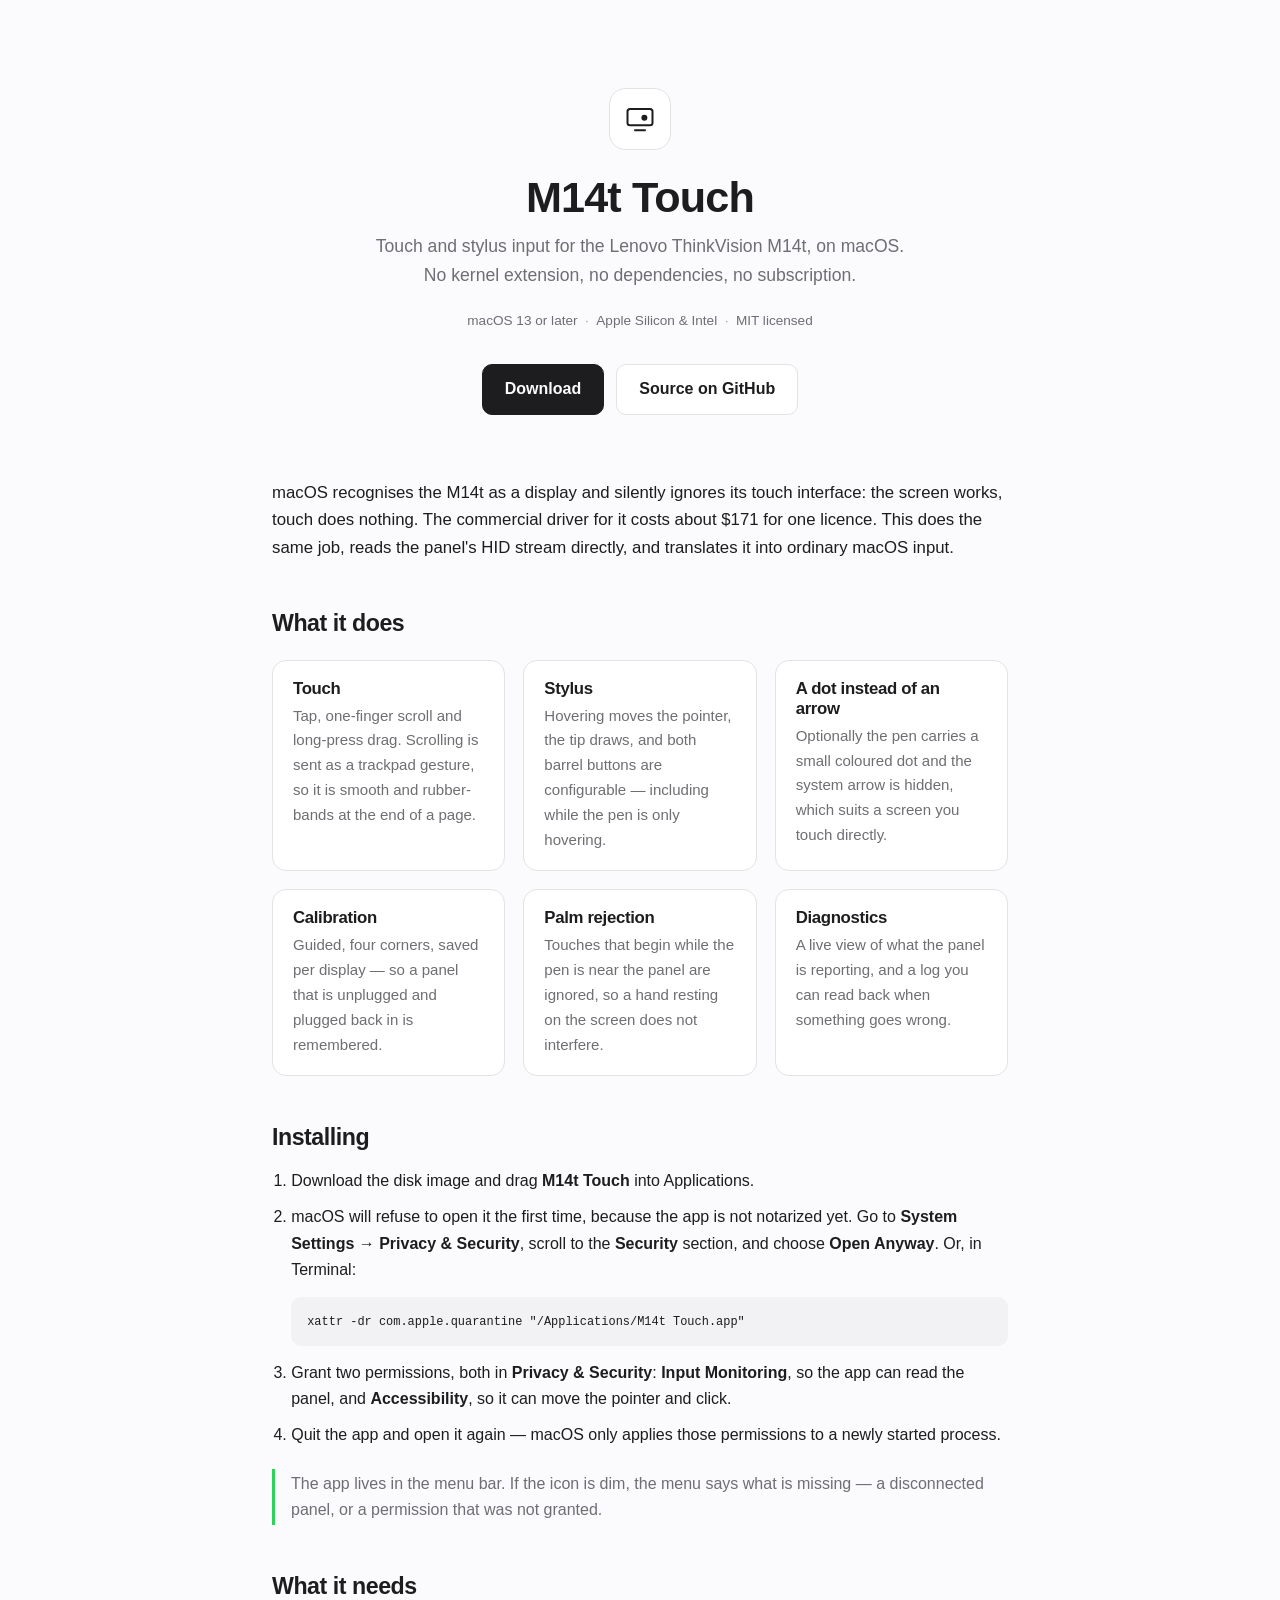
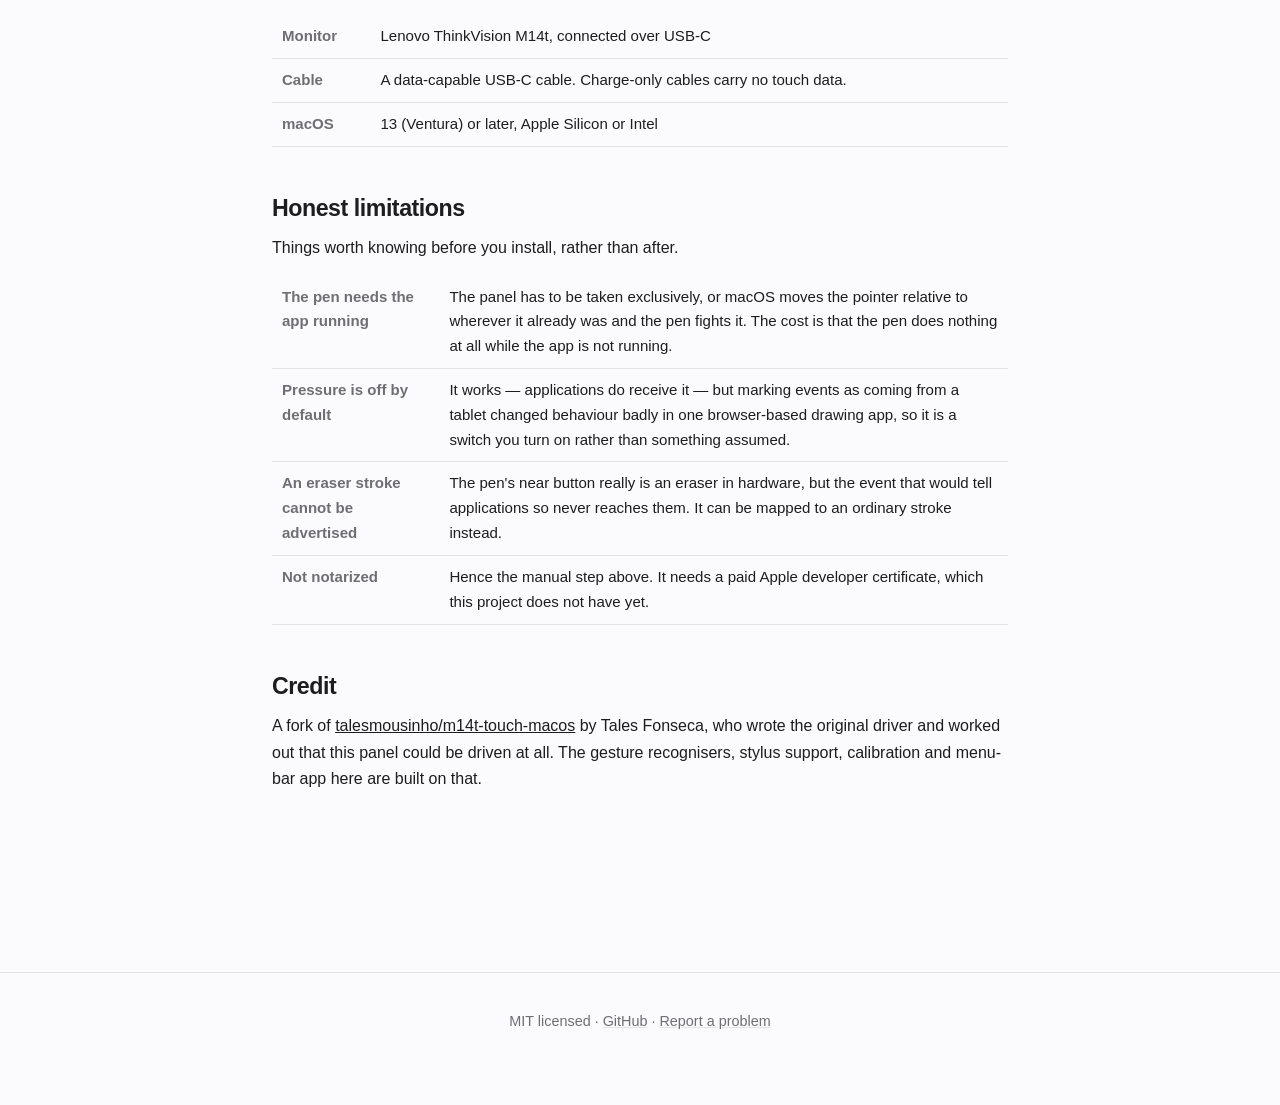
==== docs/index.html @ 01355686 "Add a landing page for GitHub Pages One self-contained HTML file under docs/, which is a location Gi" ====
<!doctype html>
<html lang="en">
<head>
<meta charset="utf-8">
<meta name="viewport" content="width=device-width, initial-scale=1">
<title>M14t Touch — touchscreen and stylus for the ThinkVision M14t on macOS</title>
<meta name="description" content="A small, dependency-free macOS driver that brings touch and stylus input to the Lenovo ThinkVision M14t.">
<style>
:root {
  color-scheme: light dark;
  --bg: #fbfbfd;
  --panel: #ffffff;
  --ink: #1d1d1f;
  --muted: #6e6e73;
  --line: #e3e3e6;
  --accent: #30d158;
  --accent-ink: #0b6b2c;
  --code-bg: #f2f2f4;
  --radius: 14px;
  --max: 780px;
}
@media (prefers-color-scheme: dark) {
  :root {
    --bg: #0f1012;
    --panel: #17181b;
    --ink: #f2f2f4;
    --muted: #9a9aa2;
    --line: #2a2c31;
    --accent-ink: #6ee392;
    --code-bg: #1e2024;
  }
}
* { box-sizing: border-box; }
html { -webkit-text-size-adjust: 100%; }
body {
  margin: 0;
  background: var(--bg);
  color: var(--ink);
  font: 16px/1.65 -apple-system, BlinkMacSystemFont, "SF Pro Text", "Segoe UI", Roboto, Helvetica, Arial, sans-serif;
}
main { max-width: var(--max); margin: 0 auto; padding: 0 22px 96px; }
a { color: inherit; }
h1, h2, h3 { line-height: 1.2; letter-spacing: -0.02em; }
h2 { font-size: 1.45rem; margin: 3rem 0 0.8rem; }
h3 { font-size: 1.05rem; margin: 1.6rem 0 0.4rem; }
p { margin: 0.7rem 0; }
code {
  font-family: ui-monospace, SFMono-Regular, "SF Mono", Menlo, monospace;
  font-size: 0.88em;
  background: var(--code-bg);
  padding: 0.15em 0.4em;
  border-radius: 5px;
}
pre {
  background: var(--code-bg);
  padding: 14px 16px;
  border-radius: 10px;
  overflow-x: auto;
  font-size: 0.85rem;
  line-height: 1.55;
}
pre code { background: none; padding: 0; }

/* Hero */
header {
  text-align: center;
  padding: 88px 22px 8px;
  max-width: var(--max);
  margin: 0 auto;
}
.mark {
  width: 62px; height: 62px;
  margin: 0 auto 22px;
  border-radius: 16px;
  background: var(--panel);
  border: 1px solid var(--line);
  display: grid; place-items: center;
}
.mark svg { width: 30px; height: 30px; }
header h1 { font-size: clamp(2rem, 5vw, 2.7rem); margin: 0 0 0.5rem; }
.tagline { color: var(--muted); font-size: 1.1rem; max-width: 34rem; margin: 0 auto; }
.badges { margin: 20px 0 0; color: var(--muted); font-size: 0.85rem; }
.badges span { white-space: nowrap; }
.badges span + span::before { content: "·"; margin: 0 0.55em; opacity: 0.6; }

.cta { margin: 32px 0 0; display: flex; gap: 12px; justify-content: center; flex-wrap: wrap; }
.button {
  display: inline-block;
  padding: 11px 22px;
  border-radius: 10px;
  text-decoration: none;
  font-weight: 590;
  border: 1px solid var(--line);
  background: var(--panel);
}
.button.primary { background: var(--ink); color: var(--bg); border-color: var(--ink); }

/* Content blocks */
.lede {
  margin: 56px 0 0;
  font-size: 1.05rem;
}
.grid {
  display: grid;
  grid-template-columns: repeat(auto-fit, minmax(230px, 1fr));
  gap: 18px;
  margin: 22px 0 0;
}
.card {
  background: var(--panel);
  border: 1px solid var(--line);
  border-radius: var(--radius);
  padding: 18px 20px;
}
.card h3 { margin: 0 0 0.3rem; }
.card p { margin: 0; color: var(--muted); font-size: 0.94rem; }

ol.steps { padding-left: 1.2rem; }
ol.steps li { margin: 0.6rem 0; }

.note {
  border-left: 3px solid var(--accent);
  padding: 2px 0 2px 16px;
  margin: 20px 0;
  color: var(--muted);
}

table { border-collapse: collapse; width: 100%; margin: 14px 0; font-size: 0.94rem; }
th, td { text-align: left; padding: 9px 10px; border-bottom: 1px solid var(--line); vertical-align: top; }
th { color: var(--muted); font-weight: 590; }

footer {
  border-top: 1px solid var(--line);
  margin-top: 72px;
  padding: 26px 22px 60px;
  text-align: center;
  color: var(--muted);
  font-size: 0.9rem;
}
footer a { text-decoration-color: var(--line); }
</style>
</head>
<body>

<header>
  <div class="mark" aria-hidden="true">
    <svg viewBox="0 0 24 24" fill="none" stroke="currentColor" stroke-width="1.6"
         stroke-linecap="round" stroke-linejoin="round">
      <rect x="2" y="4" width="20" height="13" rx="2"></rect>
      <path d="M8 21h8"></path>
      <circle cx="15.5" cy="11" r="2.4" fill="currentColor" stroke="none"></circle>
    </svg>
  </div>
  <h1>M14t Touch</h1>
  <p class="tagline">
    Touch and stylus input for the Lenovo ThinkVision M14t, on macOS.
    No kernel extension, no dependencies, no subscription.
  </p>
  <p class="badges">
    <span>macOS 13 or later</span><span>Apple Silicon &amp; Intel</span><span>MIT licensed</span>
  </p>
  <div class="cta">
    <a class="button primary" href="https://github.com/i4erkasov/m14t-touch-macos/releases">Download</a>
    <a class="button" href="https://github.com/i4erkasov/m14t-touch-macos">Source on GitHub</a>
  </div>
</header>

<main>

<p class="lede">
  macOS recognises the M14t as a display and silently ignores its touch
  interface: the screen works, touch does nothing. The commercial driver for it
  costs about $171 for one licence. This does the same job, reads the panel's
  HID stream directly, and translates it into ordinary macOS input.
</p>

<h2>What it does</h2>

<div class="grid">
  <div class="card">
    <h3>Touch</h3>
    <p>Tap, one-finger scroll and long-press drag. Scrolling is sent as a
       trackpad gesture, so it is smooth and rubber-bands at the end of a page.</p>
  </div>
  <div class="card">
    <h3>Stylus</h3>
    <p>Hovering moves the pointer, the tip draws, and both barrel buttons are
       configurable — including while the pen is only hovering.</p>
  </div>
  <div class="card">
    <h3>A dot instead of an arrow</h3>
    <p>Optionally the pen carries a small coloured dot and the system arrow is
       hidden, which suits a screen you touch directly.</p>
  </div>
  <div class="card">
    <h3>Calibration</h3>
    <p>Guided, four corners, saved per display — so a panel that is unplugged
       and plugged back in is remembered.</p>
  </div>
  <div class="card">
    <h3>Palm rejection</h3>
    <p>Touches that begin while the pen is near the panel are ignored, so a hand
       resting on the screen does not interfere.</p>
  </div>
  <div class="card">
    <h3>Diagnostics</h3>
    <p>A live view of what the panel is reporting, and a log you can read back
       when something goes wrong.</p>
  </div>
</div>

<h2>Installing</h2>

<ol class="steps">
  <li>Download the disk image and drag <strong>M14t Touch</strong> into Applications.</li>
  <li>macOS will refuse to open it the first time, because the app is not
      notarized yet. Go to <strong>System Settings → Privacy &amp; Security</strong>,
      scroll to the <strong>Security</strong> section, and choose
      <strong>Open Anyway</strong>. Or, in Terminal:
      <pre><code>xattr -dr com.apple.quarantine "/Applications/M14t Touch.app"</code></pre>
  </li>
  <li>Grant two permissions, both in <strong>Privacy &amp; Security</strong>:
      <strong>Input Monitoring</strong>, so the app can read the panel, and
      <strong>Accessibility</strong>, so it can move the pointer and click.</li>
  <li>Quit the app and open it again — macOS only applies those permissions to a
      newly started process.</li>
</ol>

<div class="note">
  The app lives in the menu bar. If the icon is dim, the menu says what is
  missing — a disconnected panel, or a permission that was not granted.
</div>

<h2>What it needs</h2>

<table>
  <tr><th>Monitor</th><td>Lenovo ThinkVision M14t, connected over USB-C</td></tr>
  <tr><th>Cable</th><td>A data-capable USB-C cable. Charge-only cables carry no touch data.</td></tr>
  <tr><th>macOS</th><td>13 (Ventura) or later, Apple Silicon or Intel</td></tr>
</table>

<h2>Honest limitations</h2>

<p>
  Things worth knowing before you install, rather than after.
</p>

<table>
  <tr>
    <th>The pen needs the app running</th>
    <td>The panel has to be taken exclusively, or macOS moves the pointer
        relative to wherever it already was and the pen fights it. The cost is
        that the pen does nothing at all while the app is not running.</td>
  </tr>
  <tr>
    <th>Pressure is off by default</th>
    <td>It works — applications do receive it — but marking events as coming
        from a tablet changed behaviour badly in one browser-based drawing app,
        so it is a switch you turn on rather than something assumed.</td>
  </tr>
  <tr>
    <th>An eraser stroke cannot be advertised</th>
    <td>The pen's near button really is an eraser in hardware, but the event
        that would tell applications so never reaches them. It can be mapped to
        an ordinary stroke instead.</td>
  </tr>
  <tr>
    <th>Not notarized</th>
    <td>Hence the manual step above. It needs a paid Apple developer
        certificate, which this project does not have yet.</td>
  </tr>
</table>

<h2>Credit</h2>

<p>
  A fork of <a href="https://github.com/talesmousinho/m14t-touch-macos">talesmousinho/m14t-touch-macos</a>
  by Tales Fonseca, who wrote the original driver and worked out that this panel
  could be driven at all. The gesture recognisers, stylus support, calibration
  and menu-bar app here are built on that.
</p>

</main>

<footer>
  <p>
    MIT licensed ·
    <a href="https://github.com/i4erkasov/m14t-touch-macos">GitHub</a> ·
    <a href="https://github.com/i4erkasov/m14t-touch-macos/issues">Report a problem</a>
  </p>
</footer>

</body>
</html>
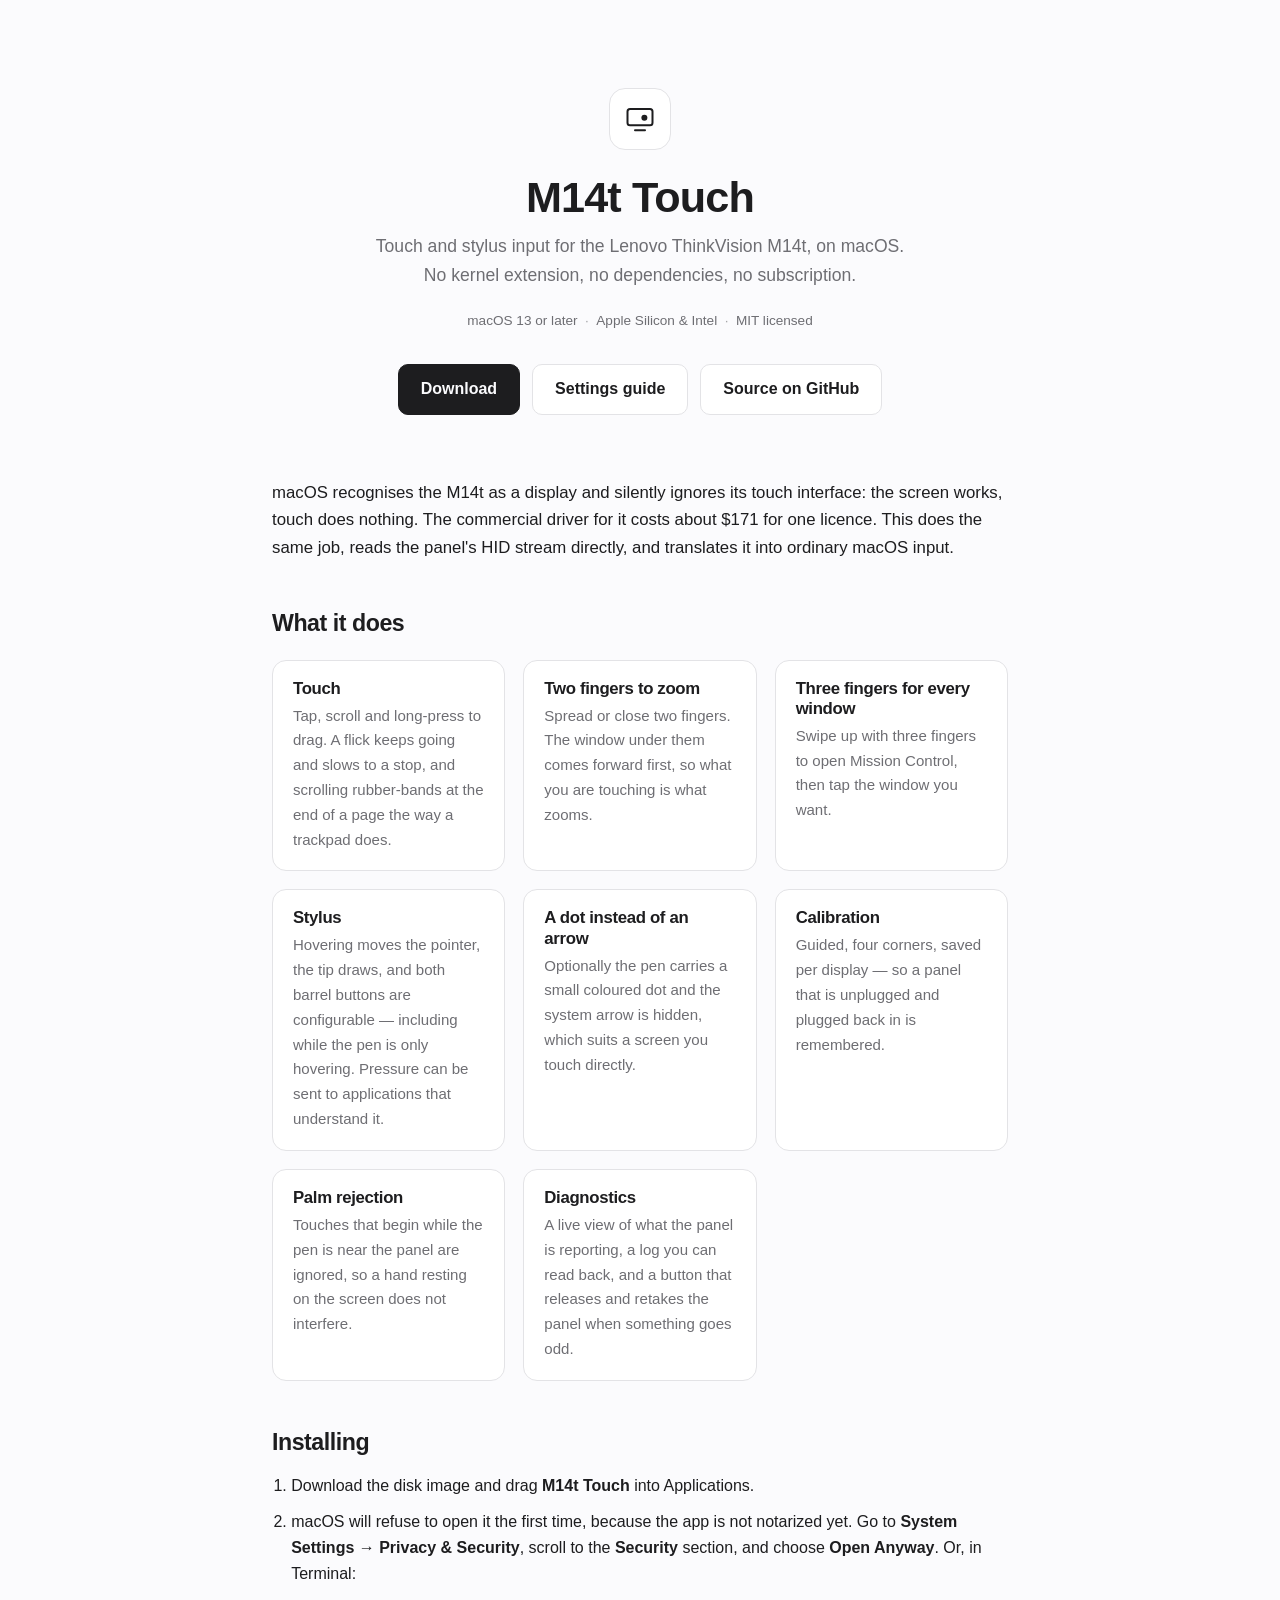
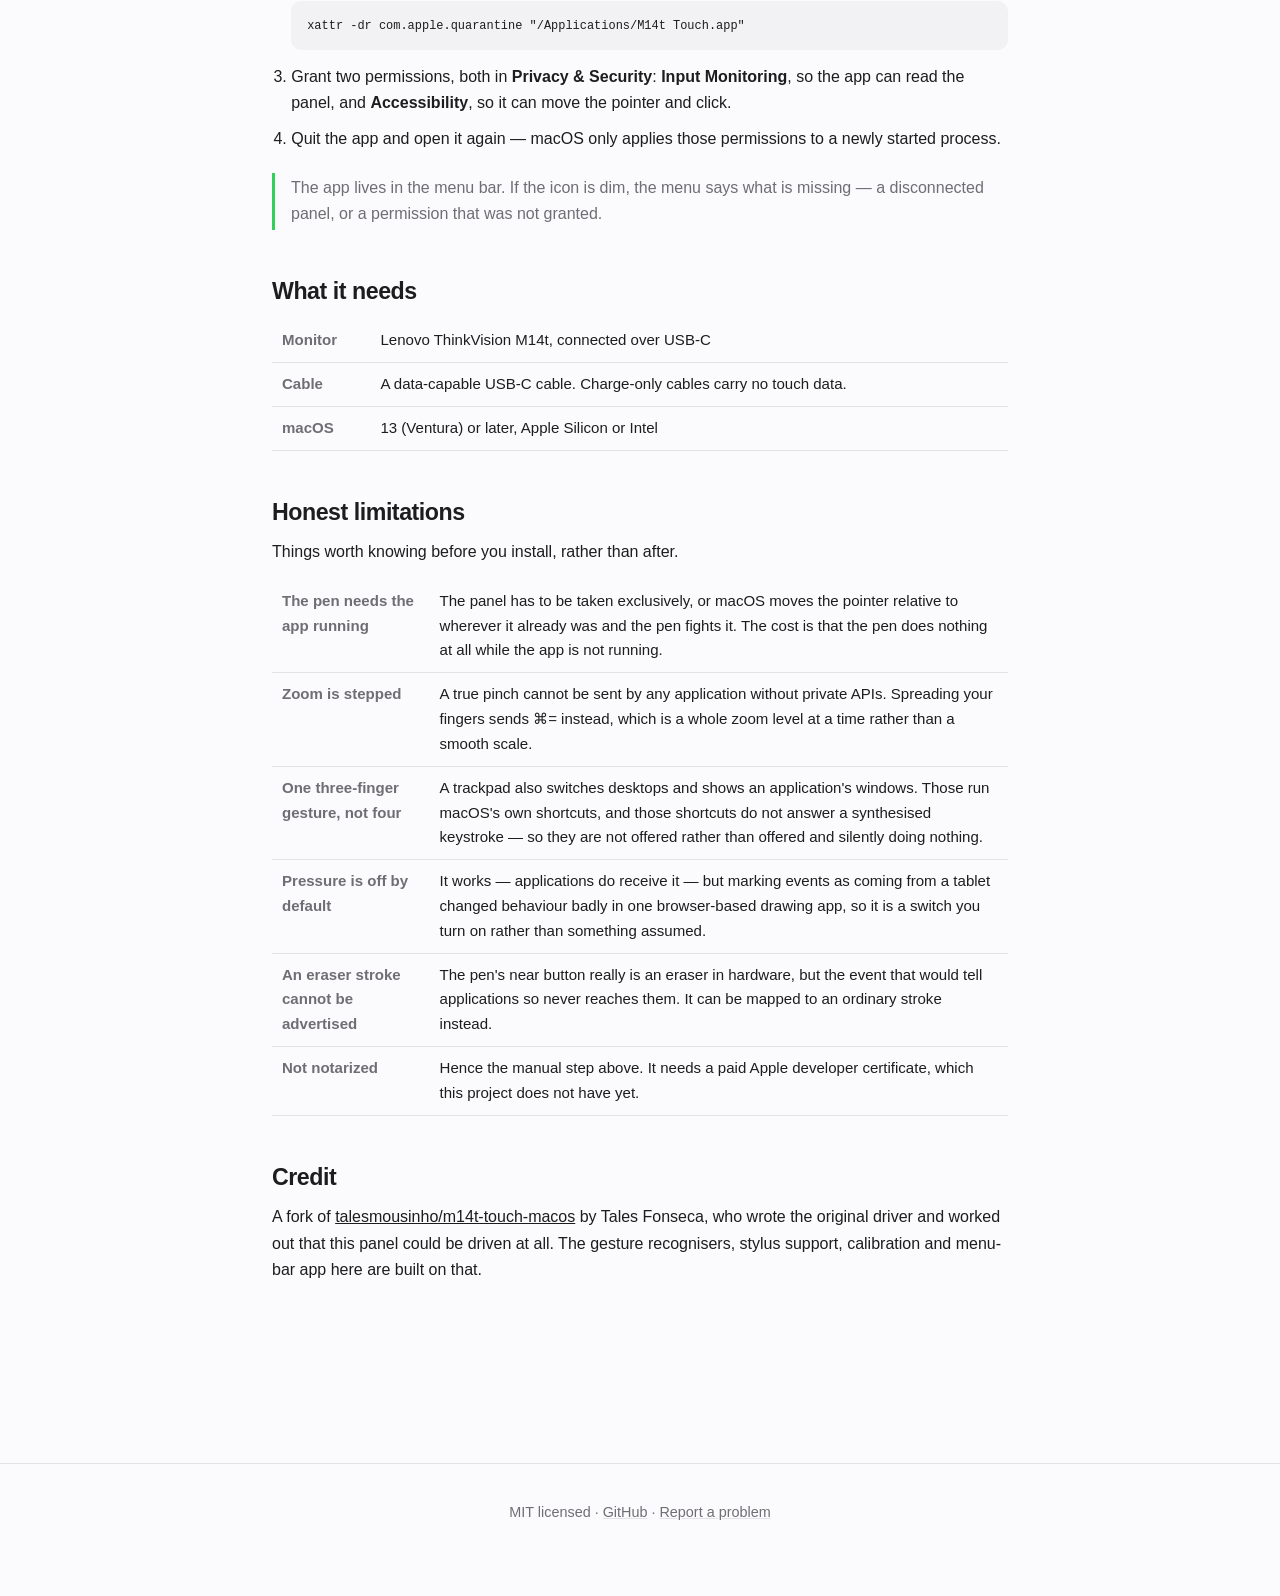
==== commit e67e8104: "Document every setting, with the panes photographed The landing page had fallen behind what the app " ====
--- a/docs/index.html
+++ b/docs/index.html
@@ -5,140 +5,7 @@
 <meta name="viewport" content="width=device-width, initial-scale=1">
 <title>M14t Touch — touchscreen and stylus for the ThinkVision M14t on macOS</title>
 <meta name="description" content="A small, dependency-free macOS driver that brings touch and stylus input to the Lenovo ThinkVision M14t.">
-<style>
-:root {
-  color-scheme: light dark;
-  --bg: #fbfbfd;
-  --panel: #ffffff;
-  --ink: #1d1d1f;
-  --muted: #6e6e73;
-  --line: #e3e3e6;
-  --accent: #30d158;
-  --accent-ink: #0b6b2c;
-  --code-bg: #f2f2f4;
-  --radius: 14px;
-  --max: 780px;
-}
-@media (prefers-color-scheme: dark) {
-  :root {
-    --bg: #0f1012;
-    --panel: #17181b;
-    --ink: #f2f2f4;
-    --muted: #9a9aa2;
-    --line: #2a2c31;
-    --accent-ink: #6ee392;
-    --code-bg: #1e2024;
-  }
-}
-* { box-sizing: border-box; }
-html { -webkit-text-size-adjust: 100%; }
-body {
-  margin: 0;
-  background: var(--bg);
-  color: var(--ink);
-  font: 16px/1.65 -apple-system, BlinkMacSystemFont, "SF Pro Text", "Segoe UI", Roboto, Helvetica, Arial, sans-serif;
-}
-main { max-width: var(--max); margin: 0 auto; padding: 0 22px 96px; }
-a { color: inherit; }
-h1, h2, h3 { line-height: 1.2; letter-spacing: -0.02em; }
-h2 { font-size: 1.45rem; margin: 3rem 0 0.8rem; }
-h3 { font-size: 1.05rem; margin: 1.6rem 0 0.4rem; }
-p { margin: 0.7rem 0; }
-code {
-  font-family: ui-monospace, SFMono-Regular, "SF Mono", Menlo, monospace;
-  font-size: 0.88em;
-  background: var(--code-bg);
-  padding: 0.15em 0.4em;
-  border-radius: 5px;
-}
-pre {
-  background: var(--code-bg);
-  padding: 14px 16px;
-  border-radius: 10px;
-  overflow-x: auto;
-  font-size: 0.85rem;
-  line-height: 1.55;
-}
-pre code { background: none; padding: 0; }
-
-/* Hero */
-header {
-  text-align: center;
-  padding: 88px 22px 8px;
-  max-width: var(--max);
-  margin: 0 auto;
-}
-.mark {
-  width: 62px; height: 62px;
-  margin: 0 auto 22px;
-  border-radius: 16px;
-  background: var(--panel);
-  border: 1px solid var(--line);
-  display: grid; place-items: center;
-}
-.mark svg { width: 30px; height: 30px; }
-header h1 { font-size: clamp(2rem, 5vw, 2.7rem); margin: 0 0 0.5rem; }
-.tagline { color: var(--muted); font-size: 1.1rem; max-width: 34rem; margin: 0 auto; }
-.badges { margin: 20px 0 0; color: var(--muted); font-size: 0.85rem; }
-.badges span { white-space: nowrap; }
-.badges span + span::before { content: "·"; margin: 0 0.55em; opacity: 0.6; }
-
-.cta { margin: 32px 0 0; display: flex; gap: 12px; justify-content: center; flex-wrap: wrap; }
-.button {
-  display: inline-block;
-  padding: 11px 22px;
-  border-radius: 10px;
-  text-decoration: none;
-  font-weight: 590;
-  border: 1px solid var(--line);
-  background: var(--panel);
-}
-.button.primary { background: var(--ink); color: var(--bg); border-color: var(--ink); }
-
-/* Content blocks */
-.lede {
-  margin: 56px 0 0;
-  font-size: 1.05rem;
-}
-.grid {
-  display: grid;
-  grid-template-columns: repeat(auto-fit, minmax(230px, 1fr));
-  gap: 18px;
-  margin: 22px 0 0;
-}
-.card {
-  background: var(--panel);
-  border: 1px solid var(--line);
-  border-radius: var(--radius);
-  padding: 18px 20px;
-}
-.card h3 { margin: 0 0 0.3rem; }
-.card p { margin: 0; color: var(--muted); font-size: 0.94rem; }
-
-ol.steps { padding-left: 1.2rem; }
-ol.steps li { margin: 0.6rem 0; }
-
-.note {
-  border-left: 3px solid var(--accent);
-  padding: 2px 0 2px 16px;
-  margin: 20px 0;
-  color: var(--muted);
-}
-
-table { border-collapse: collapse; width: 100%; margin: 14px 0; font-size: 0.94rem; }
-th, td { text-align: left; padding: 9px 10px; border-bottom: 1px solid var(--line); vertical-align: top; }
-th { color: var(--muted); font-weight: 590; }
-
-footer {
-  border-top: 1px solid var(--line);
-  margin-top: 72px;
-  padding: 26px 22px 60px;
-  text-align: center;
-  color: var(--muted);
-  font-size: 0.9rem;
-}
-footer a { text-decoration-color: var(--line); }
-</style>
+<link rel="stylesheet" href="style.css">
 </head>
 <body>
 
@@ -161,6 +28,7 @@
   </p>
   <div class="cta">
     <a class="button primary" href="https://github.com/i4erkasov/m14t-touch-macos/releases">Download</a>
+    <a class="button" href="guide.html">Settings guide</a>
     <a class="button" href="https://github.com/i4erkasov/m14t-touch-macos">Source on GitHub</a>
   </div>
 </header>
@@ -179,13 +47,25 @@
 <div class="grid">
   <div class="card">
     <h3>Touch</h3>
-    <p>Tap, one-finger scroll and long-press drag. Scrolling is sent as a
-       trackpad gesture, so it is smooth and rubber-bands at the end of a page.</p>
+    <p>Tap, scroll and long-press to drag. A flick keeps going and slows to a
+       stop, and scrolling rubber-bands at the end of a page the way a trackpad
+       does.</p>
+  </div>
+  <div class="card">
+    <h3>Two fingers to zoom</h3>
+    <p>Spread or close two fingers. The window under them comes forward first,
+       so what you are touching is what zooms.</p>
+  </div>
+  <div class="card">
+    <h3>Three fingers for every window</h3>
+    <p>Swipe up with three fingers to open Mission Control, then tap the window
+       you want.</p>
   </div>
   <div class="card">
     <h3>Stylus</h3>
     <p>Hovering moves the pointer, the tip draws, and both barrel buttons are
-       configurable — including while the pen is only hovering.</p>
+       configurable — including while the pen is only hovering. Pressure can be
+       sent to applications that understand it.</p>
   </div>
   <div class="card">
     <h3>A dot instead of an arrow</h3>
@@ -204,8 +84,8 @@
   </div>
   <div class="card">
     <h3>Diagnostics</h3>
-    <p>A live view of what the panel is reporting, and a log you can read back
-       when something goes wrong.</p>
+    <p>A live view of what the panel is reporting, a log you can read back, and
+       a button that releases and retakes the panel when something goes odd.</p>
   </div>
 </div>
 
@@ -253,6 +133,19 @@
         that the pen does nothing at all while the app is not running.</td>
   </tr>
   <tr>
+    <th>Zoom is stepped</th>
+    <td>A true pinch cannot be sent by any application without private APIs.
+        Spreading your fingers sends ⌘= instead, which is a whole zoom level at
+        a time rather than a smooth scale.</td>
+  </tr>
+  <tr>
+    <th>One three-finger gesture, not four</th>
+    <td>A trackpad also switches desktops and shows an application's windows.
+        Those run macOS's own shortcuts, and those shortcuts do not answer a
+        synthesised keystroke — so they are not offered rather than offered and
+        silently doing nothing.</td>
+  </tr>
+  <tr>
     <th>Pressure is off by default</th>
     <td>It works — applications do receive it — but marking events as coming
         from a tablet changed behaviour badly in one browser-based drawing app,
--- a/docs/style.css
+++ b/docs/style.css
@@ -0,0 +1,159 @@
+:root {
+  color-scheme: light dark;
+  --bg: #fbfbfd;
+  --panel: #ffffff;
+  --ink: #1d1d1f;
+  --muted: #6e6e73;
+  --line: #e3e3e6;
+  --accent: #30d158;
+  --accent-ink: #0b6b2c;
+  --code-bg: #f2f2f4;
+  --radius: 14px;
+  --max: 780px;
+}
+@media (prefers-color-scheme: dark) {
+  :root {
+    --bg: #0f1012;
+    --panel: #17181b;
+    --ink: #f2f2f4;
+    --muted: #9a9aa2;
+    --line: #2a2c31;
+    --accent-ink: #6ee392;
+    --code-bg: #1e2024;
+  }
+}
+* { box-sizing: border-box; }
+html { -webkit-text-size-adjust: 100%; }
+body {
+  margin: 0;
+  background: var(--bg);
+  color: var(--ink);
+  font: 16px/1.65 -apple-system, BlinkMacSystemFont, "SF Pro Text", "Segoe UI", Roboto, Helvetica, Arial, sans-serif;
+}
+main { max-width: var(--max); margin: 0 auto; padding: 0 22px 96px; }
+a { color: inherit; }
+h1, h2, h3 { line-height: 1.2; letter-spacing: -0.02em; }
+h2 { font-size: 1.45rem; margin: 3rem 0 0.8rem; }
+h3 { font-size: 1.05rem; margin: 1.6rem 0 0.4rem; }
+p { margin: 0.7rem 0; }
+code {
+  font-family: ui-monospace, SFMono-Regular, "SF Mono", Menlo, monospace;
+  font-size: 0.88em;
+  background: var(--code-bg);
+  padding: 0.15em 0.4em;
+  border-radius: 5px;
+}
+pre {
+  background: var(--code-bg);
+  padding: 14px 16px;
+  border-radius: 10px;
+  overflow-x: auto;
+  font-size: 0.85rem;
+  line-height: 1.55;
+}
+pre code { background: none; padding: 0; }
+
+/* Hero */
+header {
+  text-align: center;
+  padding: 88px 22px 8px;
+  max-width: var(--max);
+  margin: 0 auto;
+}
+.mark {
+  width: 62px; height: 62px;
+  margin: 0 auto 22px;
+  border-radius: 16px;
+  background: var(--panel);
+  border: 1px solid var(--line);
+  display: grid; place-items: center;
+}
+.mark svg { width: 30px; height: 30px; }
+header h1 { font-size: clamp(2rem, 5vw, 2.7rem); margin: 0 0 0.5rem; }
+.tagline { color: var(--muted); font-size: 1.1rem; max-width: 34rem; margin: 0 auto; }
+.badges { margin: 20px 0 0; color: var(--muted); font-size: 0.85rem; }
+.badges span { white-space: nowrap; }
+.badges span + span::before { content: "·"; margin: 0 0.55em; opacity: 0.6; }
+
+.cta { margin: 32px 0 0; display: flex; gap: 12px; justify-content: center; flex-wrap: wrap; }
+.button {
+  display: inline-block;
+  padding: 11px 22px;
+  border-radius: 10px;
+  text-decoration: none;
+  font-weight: 590;
+  border: 1px solid var(--line);
+  background: var(--panel);
+}
+.button.primary { background: var(--ink); color: var(--bg); border-color: var(--ink); }
+
+/* Content blocks */
+.lede {
+  margin: 56px 0 0;
+  font-size: 1.05rem;
+}
+.grid {
+  display: grid;
+  grid-template-columns: repeat(auto-fit, minmax(230px, 1fr));
+  gap: 18px;
+  margin: 22px 0 0;
+}
+.card {
+  background: var(--panel);
+  border: 1px solid var(--line);
+  border-radius: var(--radius);
+  padding: 18px 20px;
+}
+.card h3 { margin: 0 0 0.3rem; }
+.card p { margin: 0; color: var(--muted); font-size: 0.94rem; }
+
+ol.steps { padding-left: 1.2rem; }
+ol.steps li { margin: 0.6rem 0; }
+
+.note {
+  border-left: 3px solid var(--accent);
+  padding: 2px 0 2px 16px;
+  margin: 20px 0;
+  color: var(--muted);
+}
+
+table { border-collapse: collapse; width: 100%; margin: 14px 0; font-size: 0.94rem; }
+th, td { text-align: left; padding: 9px 10px; border-bottom: 1px solid var(--line); vertical-align: top; }
+th { color: var(--muted); font-weight: 590; }
+
+footer {
+  border-top: 1px solid var(--line);
+  margin-top: 72px;
+  padding: 26px 22px 60px;
+  text-align: center;
+  color: var(--muted);
+  font-size: 0.9rem;
+}
+footer a { text-decoration-color: var(--line); }
+
+/* Guide pages */
+.shot {
+  margin: 22px 0 8px;
+  border: 1px solid var(--line);
+  border-radius: 10px;
+  overflow: hidden;
+  background: var(--panel);
+}
+.shot img { display: block; width: 100%; height: auto; }
+.caption { color: var(--muted); font-size: 0.86rem; margin: 0 0 30px; }
+dl { margin: 14px 0; }
+dt { font-weight: 590; margin: 14px 0 2px; }
+dd { margin: 0 0 0 0; color: var(--muted); }
+nav.local {
+  margin: 26px 0 0;
+  padding: 14px 18px;
+  background: var(--panel);
+  border: 1px solid var(--line);
+  border-radius: var(--radius);
+  font-size: 0.94rem;
+}
+nav.local a { color: var(--muted); text-decoration: none; }
+nav.local a:hover { color: var(--ink); }
+nav.local span + span::before { content: "·"; margin: 0 0.5em; opacity: 0.6; }
+.back { display: inline-block; margin: 26px 0 0; color: var(--muted); font-size: 0.9rem; }
+
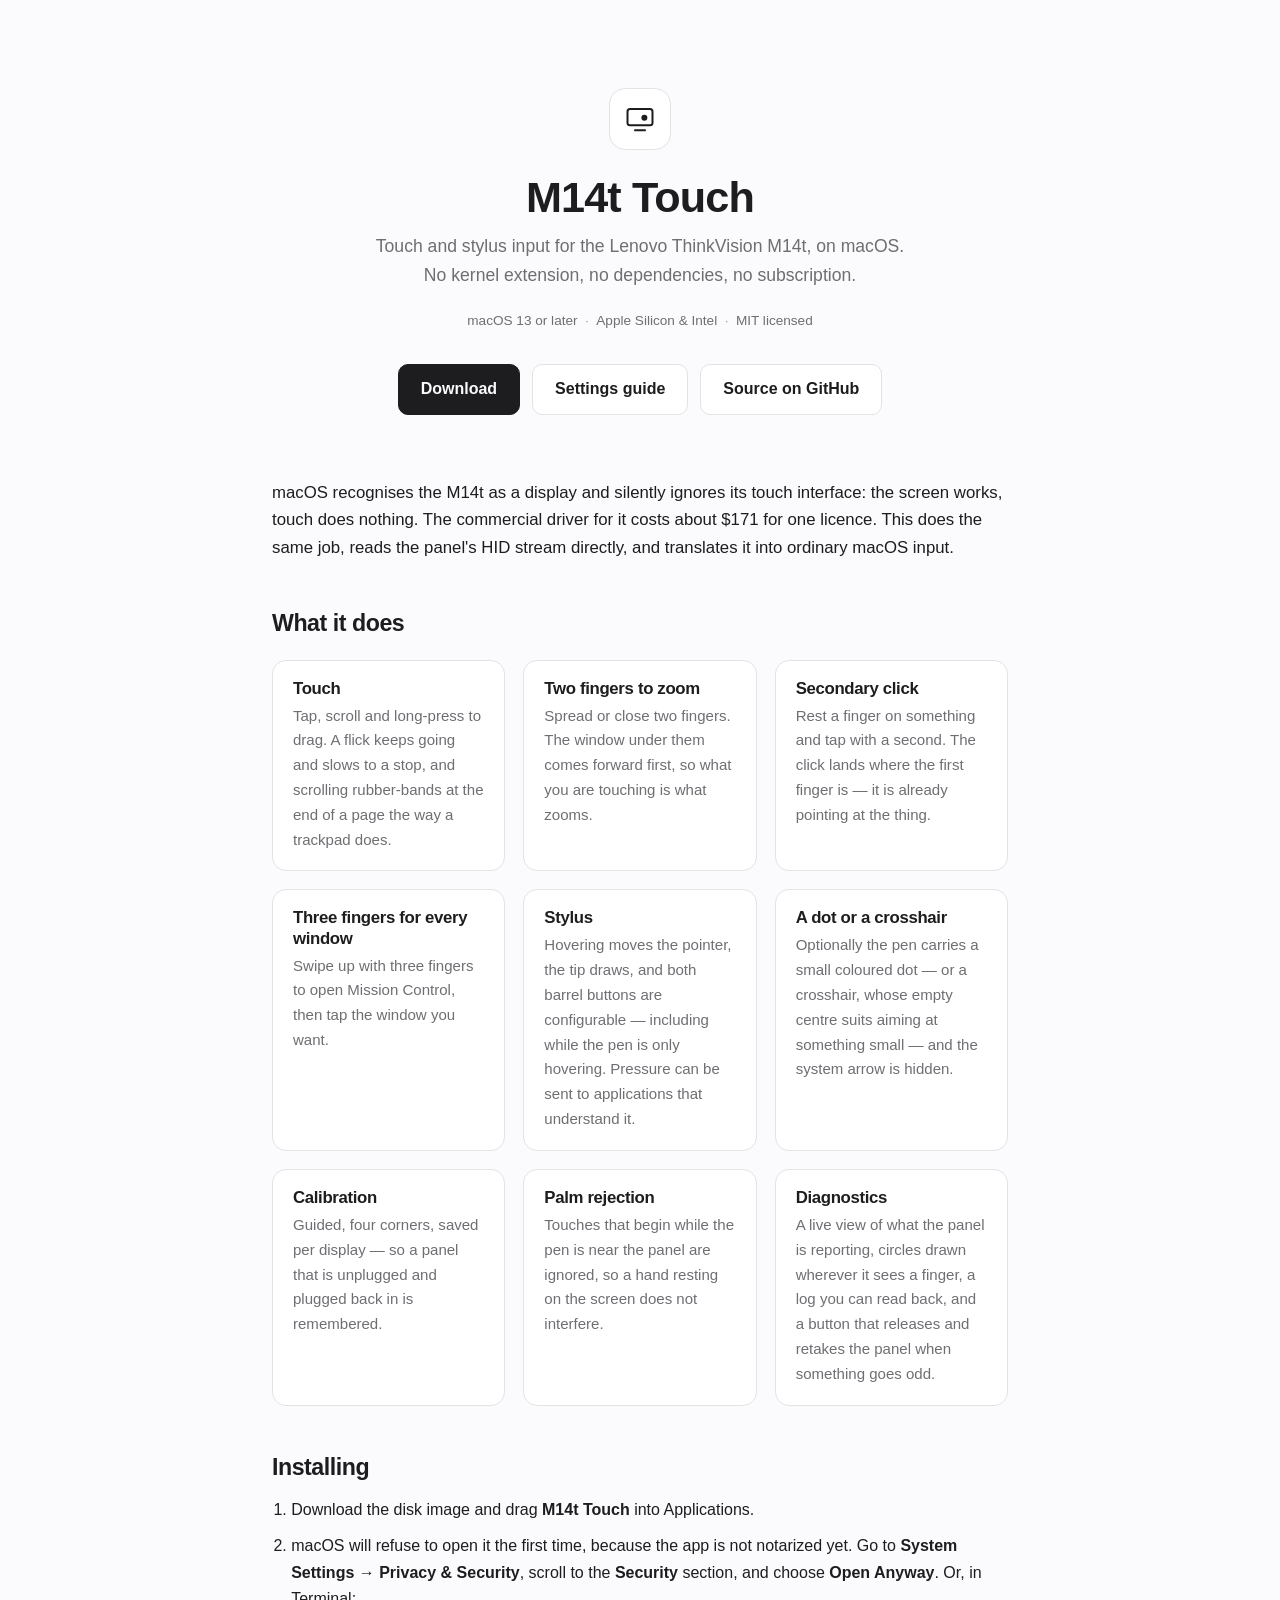
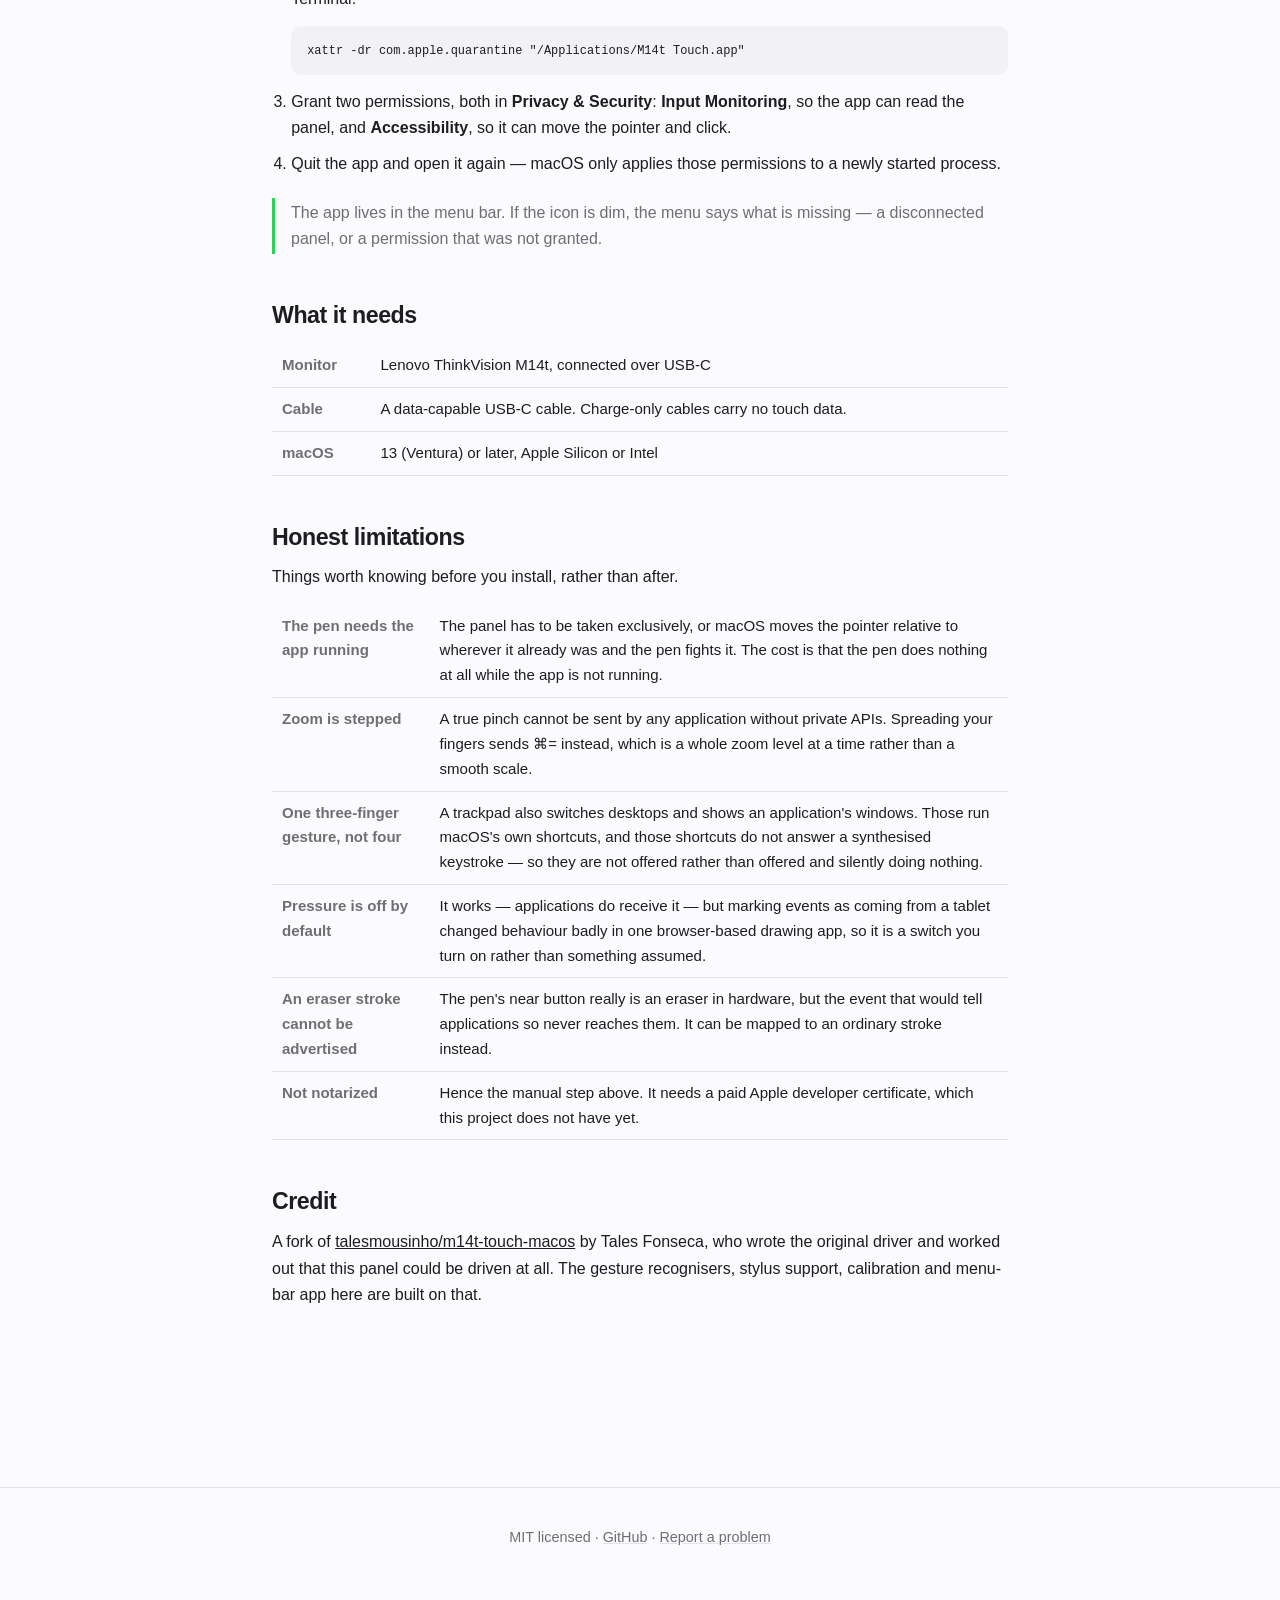
==== commit 1e378c94: "Bring the site up to what the app does, and give it a favicon The pages still described the app as i" ====
--- a/docs/index.html
+++ b/docs/index.html
@@ -3,8 +3,18 @@
 <head>
 <meta charset="utf-8">
 <meta name="viewport" content="width=device-width, initial-scale=1">
-<title>M14t Touch — touchscreen and stylus for the ThinkVision M14t on macOS</title>
-<meta name="description" content="A small, dependency-free macOS driver that brings touch and stylus input to the Lenovo ThinkVision M14t.">
+<title>M14t Touch for macOS — Lenovo ThinkVision M14t Touch &amp; Pen Driver</title>
+<meta name="description" content="Free open-source macOS touch and stylus driver for Lenovo ThinkVision M14t. Touch gestures, scrolling, calibration, pen support and palm rejection.">
+<link rel="canonical" href="https://i4erkasov.github.io/m14t-touch-macos/">
+
+<meta property="og:type" content="website">
+<meta property="og:title" content="M14t Touch for macOS — Lenovo ThinkVision M14t Touch &amp; Pen Driver">
+<meta property="og:description" content="Free open-source macOS touch and stylus driver for Lenovo ThinkVision M14t. Touch gestures, scrolling, calibration, pen support and palm rejection.">
+<meta property="og:url" content="https://i4erkasov.github.io/m14t-touch-macos/">
+<meta property="og:image" content="https://i4erkasov.github.io/m14t-touch-macos/images/share.png">
+<meta name="twitter:card" content="summary_large_image">
+<link rel="icon" type="image/png" href="favicon.png">
+<link rel="apple-touch-icon" href="apple-touch-icon.png">
 <link rel="stylesheet" href="style.css">
 </head>
 <body>
@@ -57,6 +67,11 @@
        so what you are touching is what zooms.</p>
   </div>
   <div class="card">
+    <h3>Secondary click</h3>
+    <p>Rest a finger on something and tap with a second. The click lands where
+       the first finger is — it is already pointing at the thing.</p>
+  </div>
+  <div class="card">
     <h3>Three fingers for every window</h3>
     <p>Swipe up with three fingers to open Mission Control, then tap the window
        you want.</p>
@@ -68,9 +83,10 @@
        sent to applications that understand it.</p>
   </div>
   <div class="card">
-    <h3>A dot instead of an arrow</h3>
-    <p>Optionally the pen carries a small coloured dot and the system arrow is
-       hidden, which suits a screen you touch directly.</p>
+    <h3>A dot or a crosshair</h3>
+    <p>Optionally the pen carries a small coloured dot — or a crosshair, whose
+       empty centre suits aiming at something small — and the system arrow is
+       hidden.</p>
   </div>
   <div class="card">
     <h3>Calibration</h3>
@@ -84,8 +100,9 @@
   </div>
   <div class="card">
     <h3>Diagnostics</h3>
-    <p>A live view of what the panel is reporting, a log you can read back, and
-       a button that releases and retakes the panel when something goes odd.</p>
+    <p>A live view of what the panel is reporting, circles drawn wherever it
+       sees a finger, a log you can read back, and a button that releases and
+       retakes the panel when something goes odd.</p>
   </div>
 </div>
 
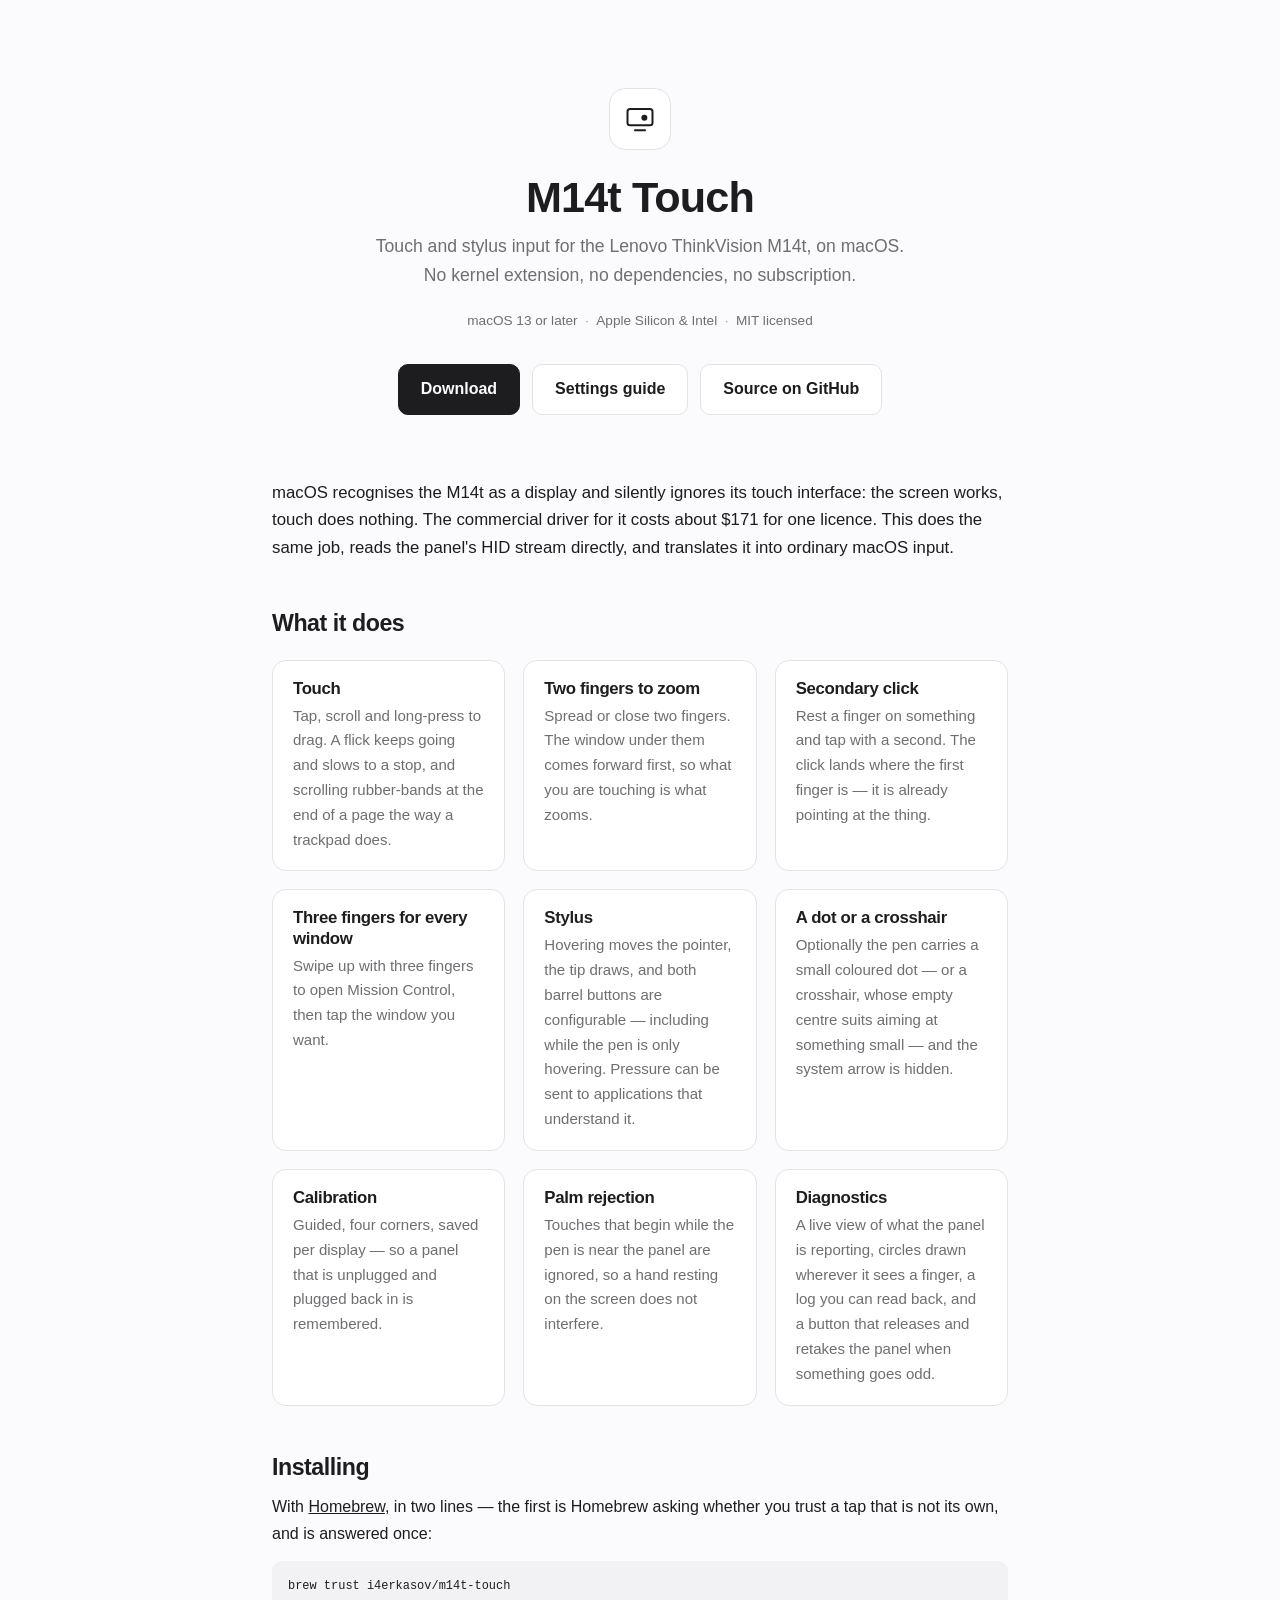
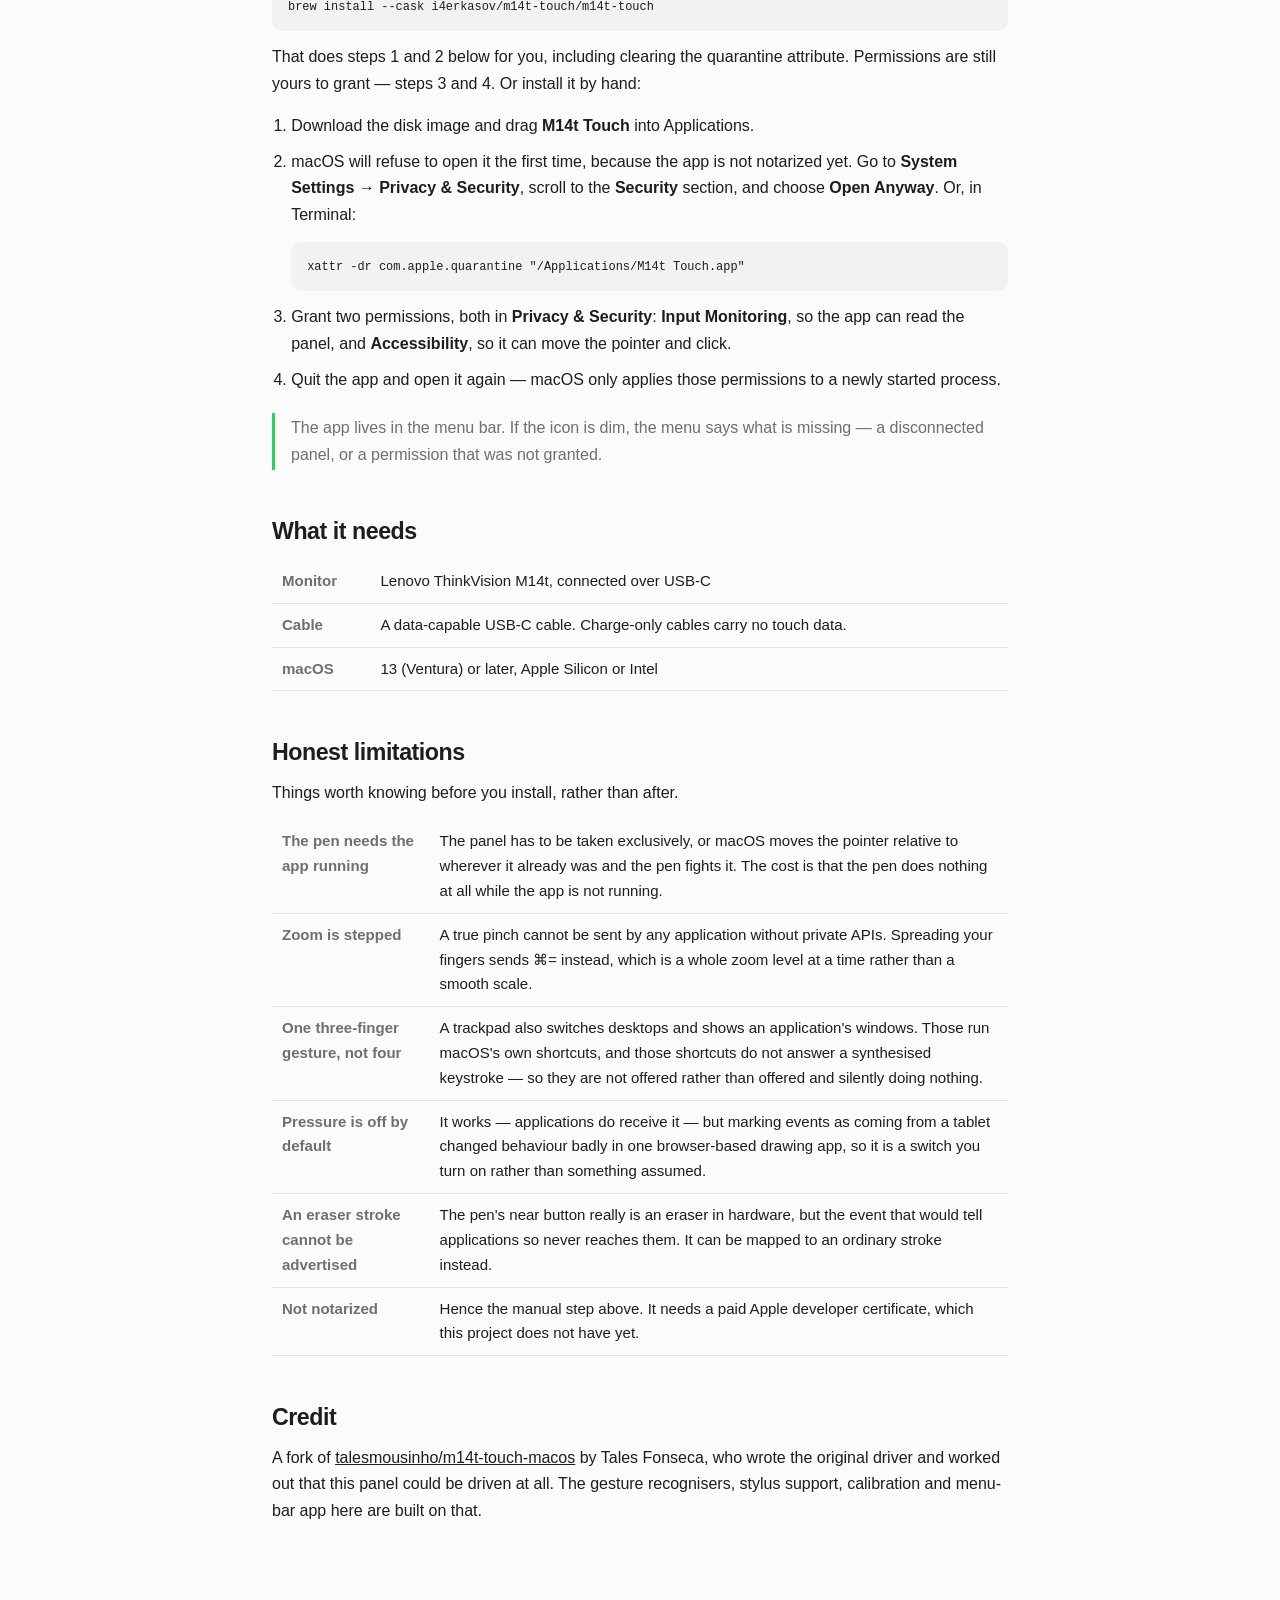
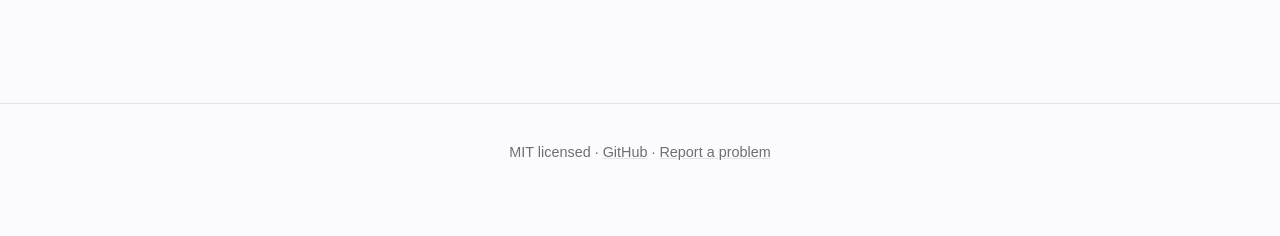
==== commit a9503138: "Make Homebrew a way in, and let a release update the cask `brew trust i4erkasov/m14t-touch` then `br" ====
--- a/docs/index.html
+++ b/docs/index.html
@@ -107,6 +107,17 @@
 </div>
 
 <h2>Installing</h2>
+
+<p>With <a href="https://brew.sh">Homebrew</a>, in two lines — the first is
+   Homebrew asking whether you trust a tap that is not its own, and is answered
+   once:</p>
+
+<pre><code>brew trust i4erkasov/m14t-touch
+brew install --cask i4erkasov/m14t-touch/m14t-touch</code></pre>
+
+<p>That does steps 1 and 2 below for you, including clearing the quarantine
+   attribute. Permissions are still yours to grant — steps 3 and 4. Or install
+   it by hand:</p>
 
 <ol class="steps">
   <li>Download the disk image and drag <strong>M14t Touch</strong> into Applications.</li>
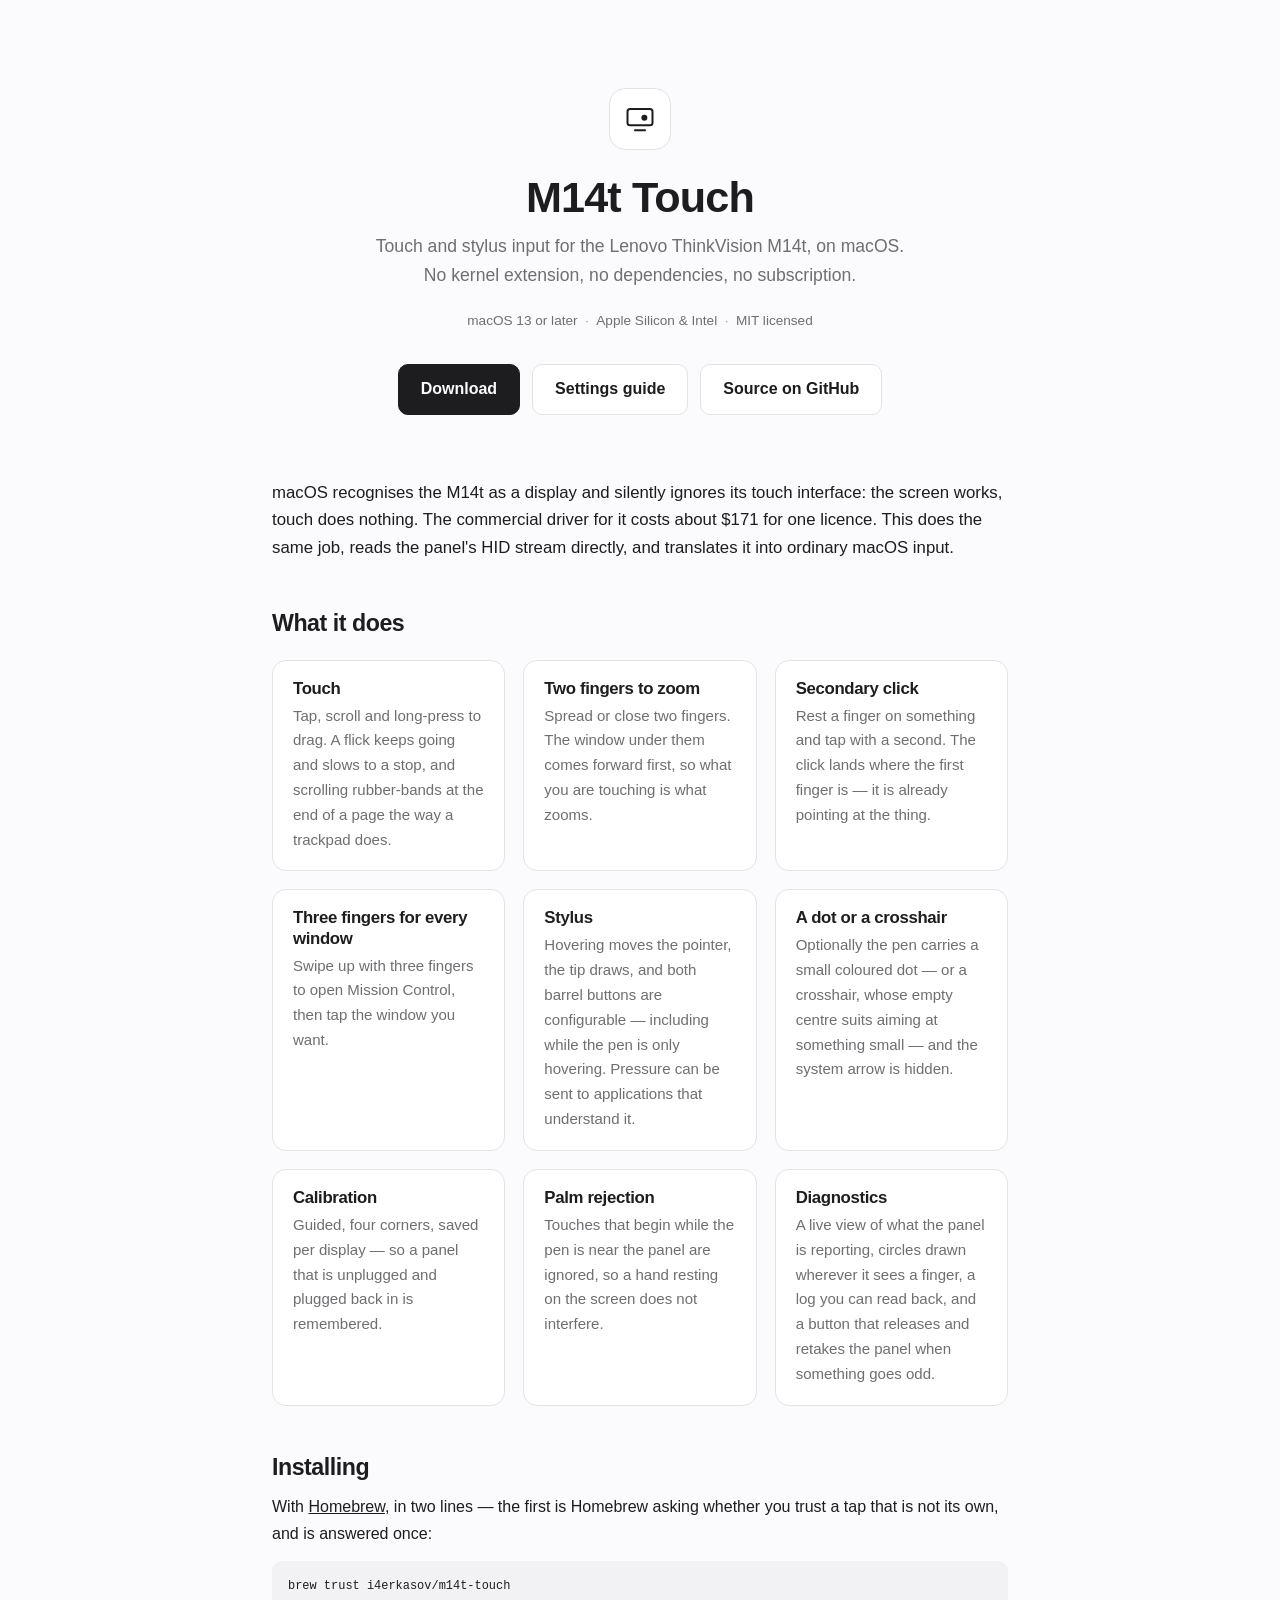
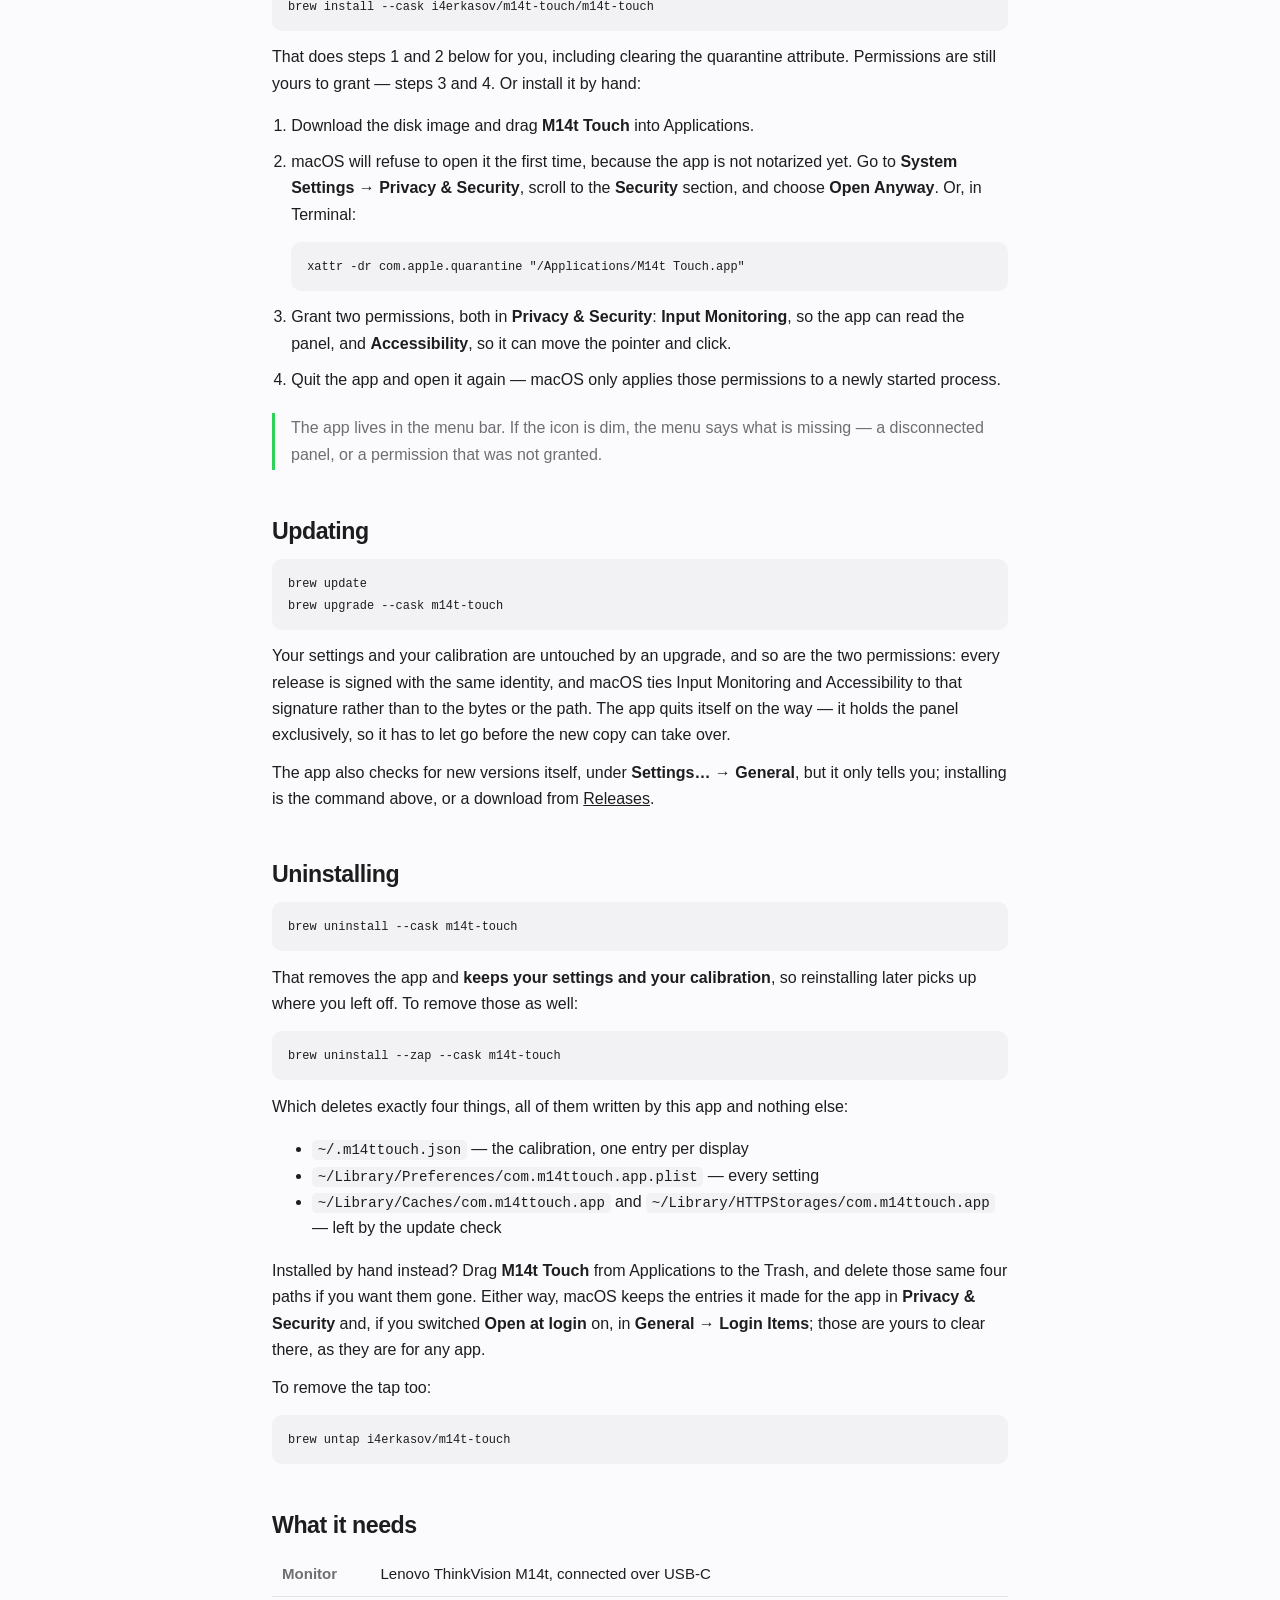
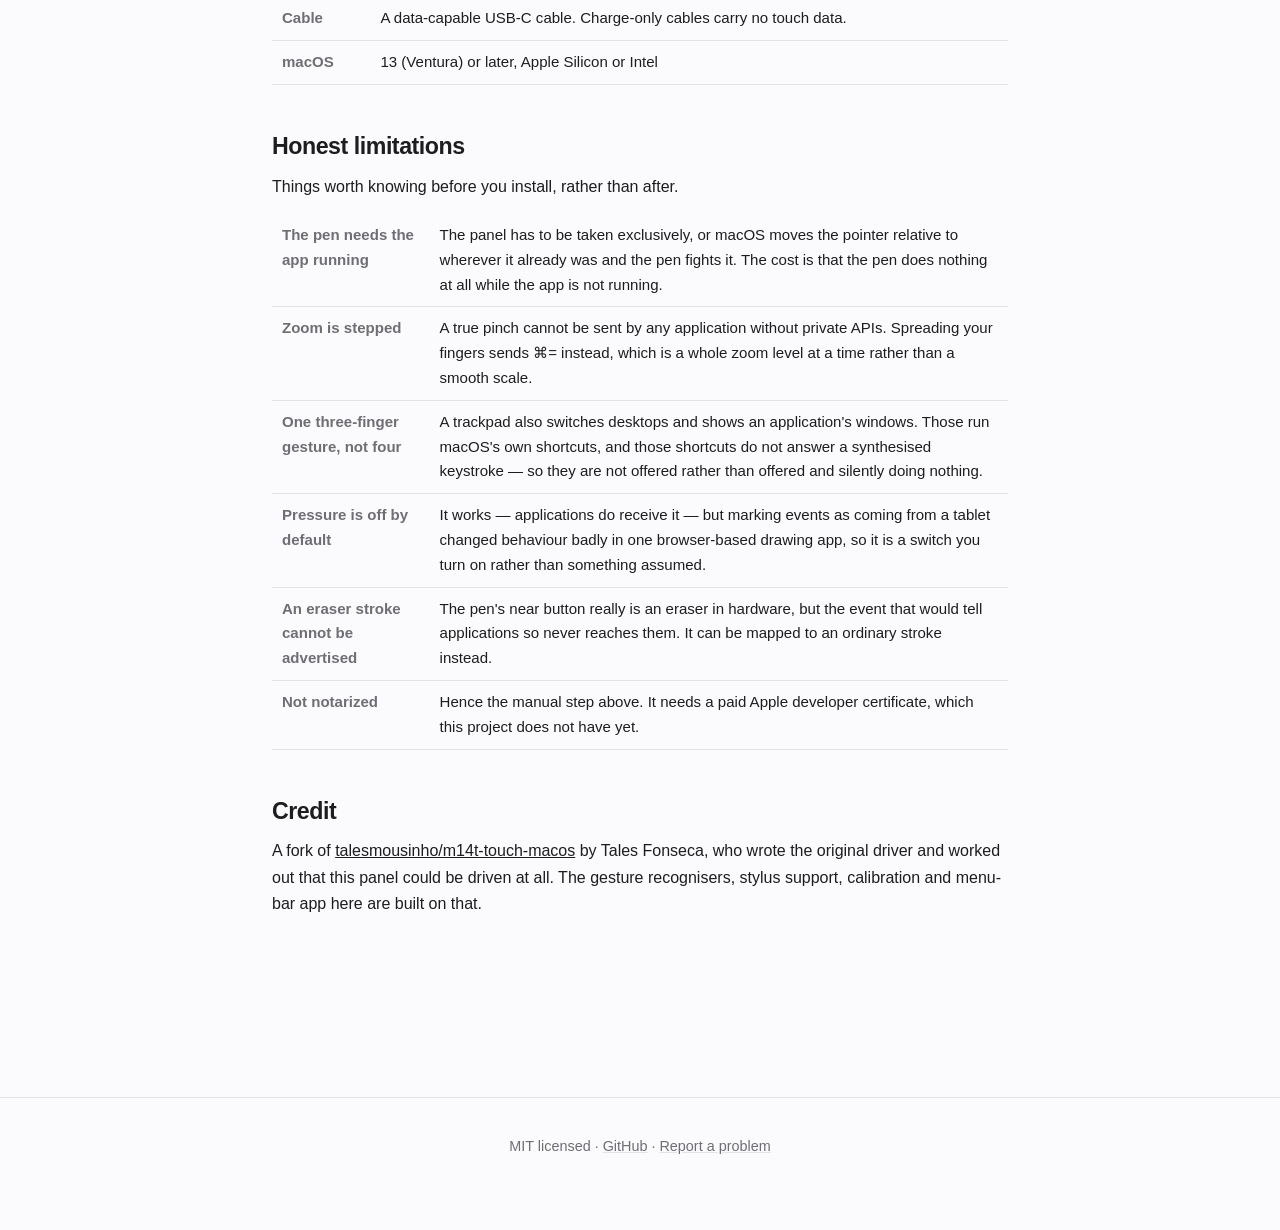
==== commit 28c2e419: "Say on the site how to update and how to remove it Installing was documented; the other two ends of " ====
--- a/docs/index.html
+++ b/docs/index.html
@@ -139,6 +139,54 @@
   missing — a disconnected panel, or a permission that was not granted.
 </div>
 
+<h2>Updating</h2>
+
+<pre><code>brew update
+brew upgrade --cask m14t-touch</code></pre>
+
+<p>Your settings and your calibration are untouched by an upgrade, and so are
+   the two permissions: every release is signed with the same identity, and
+   macOS ties Input Monitoring and Accessibility to that signature rather than
+   to the bytes or the path. The app quits itself on the way — it holds the
+   panel exclusively, so it has to let go before the new copy can take over.</p>
+
+<p>The app also checks for new versions itself, under
+   <strong>Settings… → General</strong>, but it only tells you; installing is
+   the command above, or a download from
+   <a href="https://github.com/i4erkasov/m14t-touch-macos/releases">Releases</a>.</p>
+
+<h2>Uninstalling</h2>
+
+<pre><code>brew uninstall --cask m14t-touch</code></pre>
+
+<p>That removes the app and <strong>keeps your settings and your
+   calibration</strong>, so reinstalling later picks up where you left off. To
+   remove those as well:</p>
+
+<pre><code>brew uninstall --zap --cask m14t-touch</code></pre>
+
+<p>Which deletes exactly four things, all of them written by this app and
+   nothing else:</p>
+
+<ul>
+  <li><code>~/.m14ttouch.json</code> — the calibration, one entry per display</li>
+  <li><code>~/Library/Preferences/com.m14ttouch.app.plist</code> — every setting</li>
+  <li><code>~/Library/Caches/com.m14ttouch.app</code> and
+      <code>~/Library/HTTPStorages/com.m14ttouch.app</code> — left by the update
+      check</li>
+</ul>
+
+<p>Installed by hand instead? Drag <strong>M14t Touch</strong> from Applications
+   to the Trash, and delete those same four paths if you want them gone. Either
+   way, macOS keeps the entries it made for the app in
+   <strong>Privacy &amp; Security</strong> and, if you switched
+   <strong>Open at login</strong> on, in <strong>General → Login Items</strong>;
+   those are yours to clear there, as they are for any app.</p>
+
+<p>To remove the tap too:</p>
+
+<pre><code>brew untap i4erkasov/m14t-touch</code></pre>
+
 <h2>What it needs</h2>
 
 <table>
